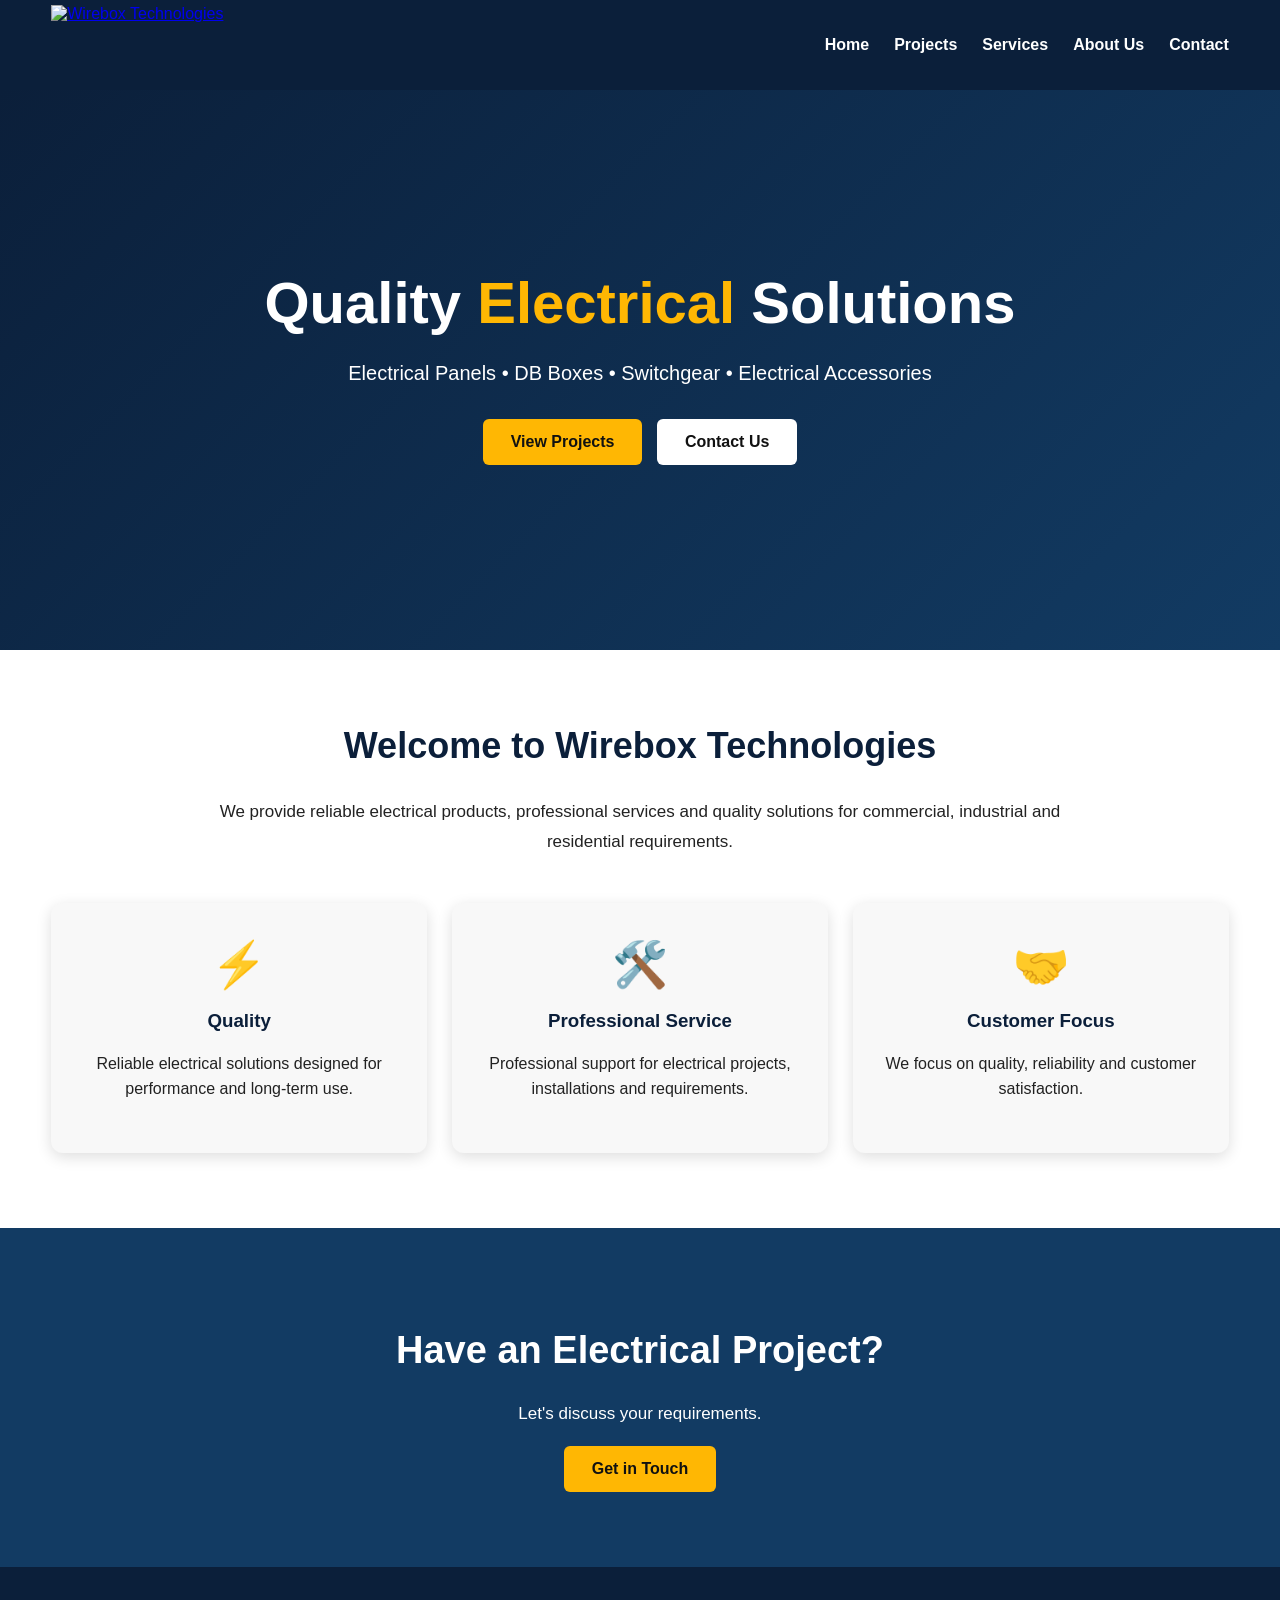
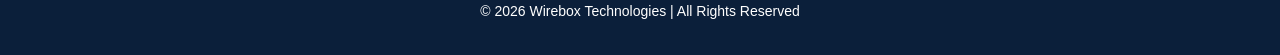
==== index.html @ 6d456b8f "Add files via upload" ====
<!DOCTYPE html><html lang="en">
<head>
  <meta charset="UTF-8">
  <meta name="viewport" content="width=device-width, initial-scale=1.0">
  <meta name="description" content="Wirebox Technologies - Electrical Products and Solutions">
  <title>Wirebox Technologies | Home</title>
  <link rel="stylesheet" href="style.css">
</head><body><header class="header">  <a href="index.html" class="logo-link">
    <img src="Log.png" alt="Wirebox Technologies" class="logo">
  </a>  <button class="menu-button" onclick="toggleMenu()" aria-label="Open Menu">
    ☰
  </button>  <nav id="mainNav">
    <a href="index.html">Home</a>
    <a href="projects.html">Projects</a>
    <a href="services.html">Services</a>
    <a href="about.html">About Us</a>
    <a href="contact.html">Contact</a>
  </nav></header><main><section class="hero">  <div class="hero-content"><h1>Quality <span>Electrical</span> Solutions</h1>

<p>
  Electrical Panels • DB Boxes • Switchgear • Electrical Accessories
</p>

<div class="hero-buttons">
  <a href="projects.html" class="button">View Projects</a>
  <a href="contact.html" class="button button-light">Contact Us</a>
</div>

  </div></section><section class="section welcome">  <div class="container"><h2>Welcome to Wirebox Technologies</h2>

<p class="intro">
  We provide reliable electrical products, professional services
  and quality solutions for commercial, industrial and residential
  requirements.
</p>

<div class="info-grid">

  <div class="info-box">
    <div class="icon">⚡</div>
    <h3>Quality</h3>
    <p>
      Reliable electrical solutions designed for performance
      and long-term use.
    </p>
  </div>

  <div class="info-box">
    <div class="icon">🛠️</div>
    <h3>Professional Service</h3>
    <p>
      Professional support for electrical projects,
      installations and requirements.
    </p>
  </div>

  <div class="info-box">
    <div class="icon">🤝</div>
    <h3>Customer Focus</h3>
    <p>
      We focus on quality, reliability and customer satisfaction.
    </p>
  </div>

</div>

  </div></section><section class="cta">  <div class="container"><h2>Have an Electrical Project?</h2>

<p>
  Let's discuss your requirements.
</p>

<a href="contact.html" class="button">
  Get in Touch
</a>

  </div></section></main><footer>
  <p>© 2026 Wirebox Technologies | All Rights Reserved</p>
</footer><script>
function toggleMenu() {
  document.getElementById("mainNav").classList.toggle("show");
}
</script></body>
</html>
---- style.css ----
/* =====================================
BASIC RESET
===================================== */

* {
  box-sizing: border-box;
  }

html {
scroll-behavior: smooth;
}

body {
margin: 0;
padding: 0;
font-family: Arial, Helvetica, sans-serif;
background: #f5f5f5;
color: #222;
overflow-x: hidden;
}

img {
max-width: 100%;
}

/* =====================================
CONTAINER
===================================== */

.container {
width: 92%;
max-width: 1200px;
margin: 0 auto;
}

/* =====================================
HEADER
===================================== */
.header {
  width: 100%;
  min-height: 90px;
  padding: 5px 4%;

  background: #0b1f3a;

  display: flex;
  align-items: center;
  justify-content: space-between;

  position: relative;
  z-index: 1000;
}

.logo-link {
  display: flex;
  align-items: center;
  flex-shrink: 0;
}

.logo {
  width: 280px;
  height: 80px;
  object-fit: contain;
  object-position: left center;
  display: block;
}
/* =====================================
NAVIGATION
===================================== */

nav {
display: flex;
align-items: center;
justify-content: flex-end;
gap: 25px;
}

nav a {
color: white;
text-decoration: none;
font-size: 16px;
font-weight: bold;
transition: 0.3s;
}

nav a:hover {
color: #ffb703;
}

/* =====================================
MOBILE MENU BUTTON
===================================== */

.menu-button {
display: none;

background: transparent;
border: none;

color: white;
font-size: 30px;

cursor: pointer;
padding: 5px;
}

/* =====================================
HERO
===================================== */

.hero {
min-height: 560px;

display: flex;
justify-content: center;
align-items: center;

text-align: center;

padding: 80px 20px;

color: white;

background:
linear-gradient(
135deg,
#0b1f3a,
#123b63
);
}

.hero-content {
width: 100%;
max-width: 950px;
}

.hero h1 {
margin: 0 0 20px;

font-size: clamp(32px, 5vw, 58px);

line-height: 1.15;
}

.hero h1 span {
color: #ffb703;
}

.hero p {
font-size: clamp(16px, 2vw, 20px);
line-height: 1.6;
}

/* =====================================
BUTTONS
===================================== */

.hero-buttons {
margin-top: 25px;
}

.button {
display: inline-block;

padding: 14px 28px;

margin: 5px;

background: #ffb703;
color: #111;

border-radius: 6px;

text-decoration: none;
font-weight: bold;

transition: 0.3s;
}

.button:hover {
transform: translateY(-3px);
opacity: 0.9;
}

.button-light {
background: white;
}

/* =====================================
GENERAL SECTION
===================================== */

.section {
padding: 75px 0;
background: white;
}

.section h2 {
text-align: center;
color: #0b1f3a;
font-size: clamp(28px, 4vw, 36px);
margin-top: 0;
}

/* =====================================
INTRO
===================================== */

.intro {
max-width: 850px;
margin: 0 auto;
text-align: center;

font-size: 17px;
line-height: 1.8;
}

/* =====================================
INFO GRID
===================================== */

.info-grid {
display: grid;

grid-template-columns:
repeat(3, 1fr);

gap: 25px;

margin-top: 45px;
}

.info-box {
background: #f8f8f8;

padding: 35px 25px;

border-radius: 12px;

text-align: center;

box-shadow: 0 4px 15px #0002;

transition: transform 0.3s;
}

.info-box:hover {
transform: translateY(-5px);
}

.info-box h3 {
color: #0b1f3a;
}

.info-box p {
line-height: 1.6;
}

.icon {
font-size: 45px;
}

/* =====================================
PAGE BANNER
===================================== */

.page-banner {
background: #123b63;

color: white;

text-align: center;

padding: 80px 20px;
}

.page-banner h1 {
margin: 0 0 12px;

font-size: clamp(34px, 5vw, 52px);
}

.page-banner h1 span {
color: #ffb703;
}

.page-banner p {
font-size: 18px;
}

/* =====================================
PROJECT GRID
===================================== */

.project-grid {
display: grid;

grid-template-columns:
repeat(2, 1fr);

gap: 30px;

margin-top: 45px;
}

.project-card {
background: white;

border-radius: 12px;

overflow: hidden;

box-shadow: 0 4px 15px #0002;

transition: transform 0.3s;
}

.project-card:hover {
transform: translateY(-5px);
}

.project-card img {
width: 100%;
height: 280px;

object-fit: cover;

display: block;
}

.project-info {
padding: 25px;
}

.project-info h3 {
margin-top: 0;
color: #0b1f3a;
}

.project-info p {
line-height: 1.6;
}

/* =====================================
SERVICES
===================================== */

.service-grid {
display: grid;

grid-template-columns:
repeat(3, 1fr);

gap: 25px;

margin-top: 45px;
}

.service-card {
background: white;

padding: 35px 25px;

border-radius: 12px;

text-align: center;

box-shadow: 0 4px 15px #0002;

transition: transform 0.3s;
}

.service-card:hover {
transform: translateY(-5px);
}

.service-card h3 {
color: #0b1f3a;
}

.service-card p {
line-height: 1.6;
}

.service-icon {
font-size: 45px;
}

/* =====================================
ABOUT
===================================== */

.about-section {
background: white;

padding: 80px 0;
}

.about-content {
max-width: 900px;
}

.about-content h2 {
color: #0b1f3a;

font-size: 36px;

text-align: center;
}

.about-content h3 {
color: #123b63;

margin-top: 35px;
}

.about-content p {
font-size: 17px;

line-height: 1.8;
}

/* =====================================
CONTACT
===================================== */

.contact-section {
width: 92%;
max-width: 1100px;

margin: 0 auto;

padding: 80px 0;

display: grid;

grid-template-columns:
repeat(3, 1fr);

gap: 25px;
}

.contact-card {
background: white;

padding: 35px 20px;

text-align: center;

border-radius: 12px;

box-shadow: 0 4px 15px #0002;
}

.contact-icon {
font-size: 45px;
}

.contact-card h3 {
color: #0b1f3a;
}

.contact-card p {
line-height: 1.6;
}

/* =====================================
CTA
===================================== */

.cta {
background: #123b63;

color: white;

text-align: center;

padding: 70px 20px;
}

.cta h2 {
font-size: clamp(28px, 4vw, 38px);
}

.cta p {
font-size: 17px;
}

/* =====================================
FOOTER
===================================== */

footer {
background: #0b1f3a;

color: white;

text-align: center;

padding: 22px 15px;

font-size: 14px;
}
/* =====================================
TABLET
601px - 900px
===================================== */

@media (max-width: 900px) {

  .header {
    padding: 5px 3%;
  }

  .logo {
    width: 210px;
    height: 70px;
  }

  nav {
    gap: 12px;
  }

  nav a {
    font-size: 14px;
  }
}
/* =====================================
MOBILE
600px AND BELOW
===================================== */

@media (max-width: 600px) {

.header {
min-height: 70px;

padding: 5px 18px;

flex-wrap: wrap;

}

.logo {
width: 250px;
height: 100px;
}

/* Show hamburger */

.menu-button {
display: block;
}

/* Hide normal navigation */

nav {
display: none;

width: 100%;

flex-direction: column;

gap: 0;

padding: 10px 0 15px;

}

/* Show navigation after clicking */

nav.show {
display: flex;
}

nav a {
width: 100%;

padding: 14px 10px;

text-align: center;

border-top: 1px solid #ffffff22;

}

/* HERO */

.hero {
min-height: 500px;

padding: 60px 18px;

}

.hero h1 {
font-size: 34px;
}

.hero p {
font-size: 16px;
}

/* BUTTONS */

.hero-buttons {
display: flex;

flex-direction: column;

align-items: center;

}

.button {
width: 85%;

max-width: 280px;

text-align: center;

padding: 14px 20px;

}

/* SECTIONS */

.section {
padding: 55px 0;
}

.info-grid {
grid-template-columns: 1fr;

gap: 20px;

}

/* PROJECTS */

.project-grid {
grid-template-columns: 1fr;

gap: 25px;

}

.project-card img {
height: 230px;
}

/* SERVICES */

.service-grid {
grid-template-columns: 1fr;

gap: 20px;

}

/* CONTACT */

.contact-section {
grid-template-columns: 1fr;

padding: 55px 0;

}

/* BANNER */

.page-banner {
padding: 60px 15px;
}

.page-banner h1 {
font-size: 36px;
}

.page-banner p {
font-size: 16px;
}

/* ABOUT */

.about-section {
padding: 55px 0;
}

.about-content h2 {
font-size: 29px;
}

.about-content p {
font-size: 16px;
}

/* FOOTER */

footer {
font-size: 13px;

padding: 20px 10px;

}

}

/* =====================================
VERY SMALL ANDROID PHONES
400px AND BELOW
===================================== */

@media (max-width: 400px) {

.logo {
width: 160px;
height: 55px;
}

.hero h1 {
font-size: 29px;
}

.hero {
min-height: 470px;
}

.page-banner h1 {
font-size: 31px;
}

.container {
width: 90%;
}

}
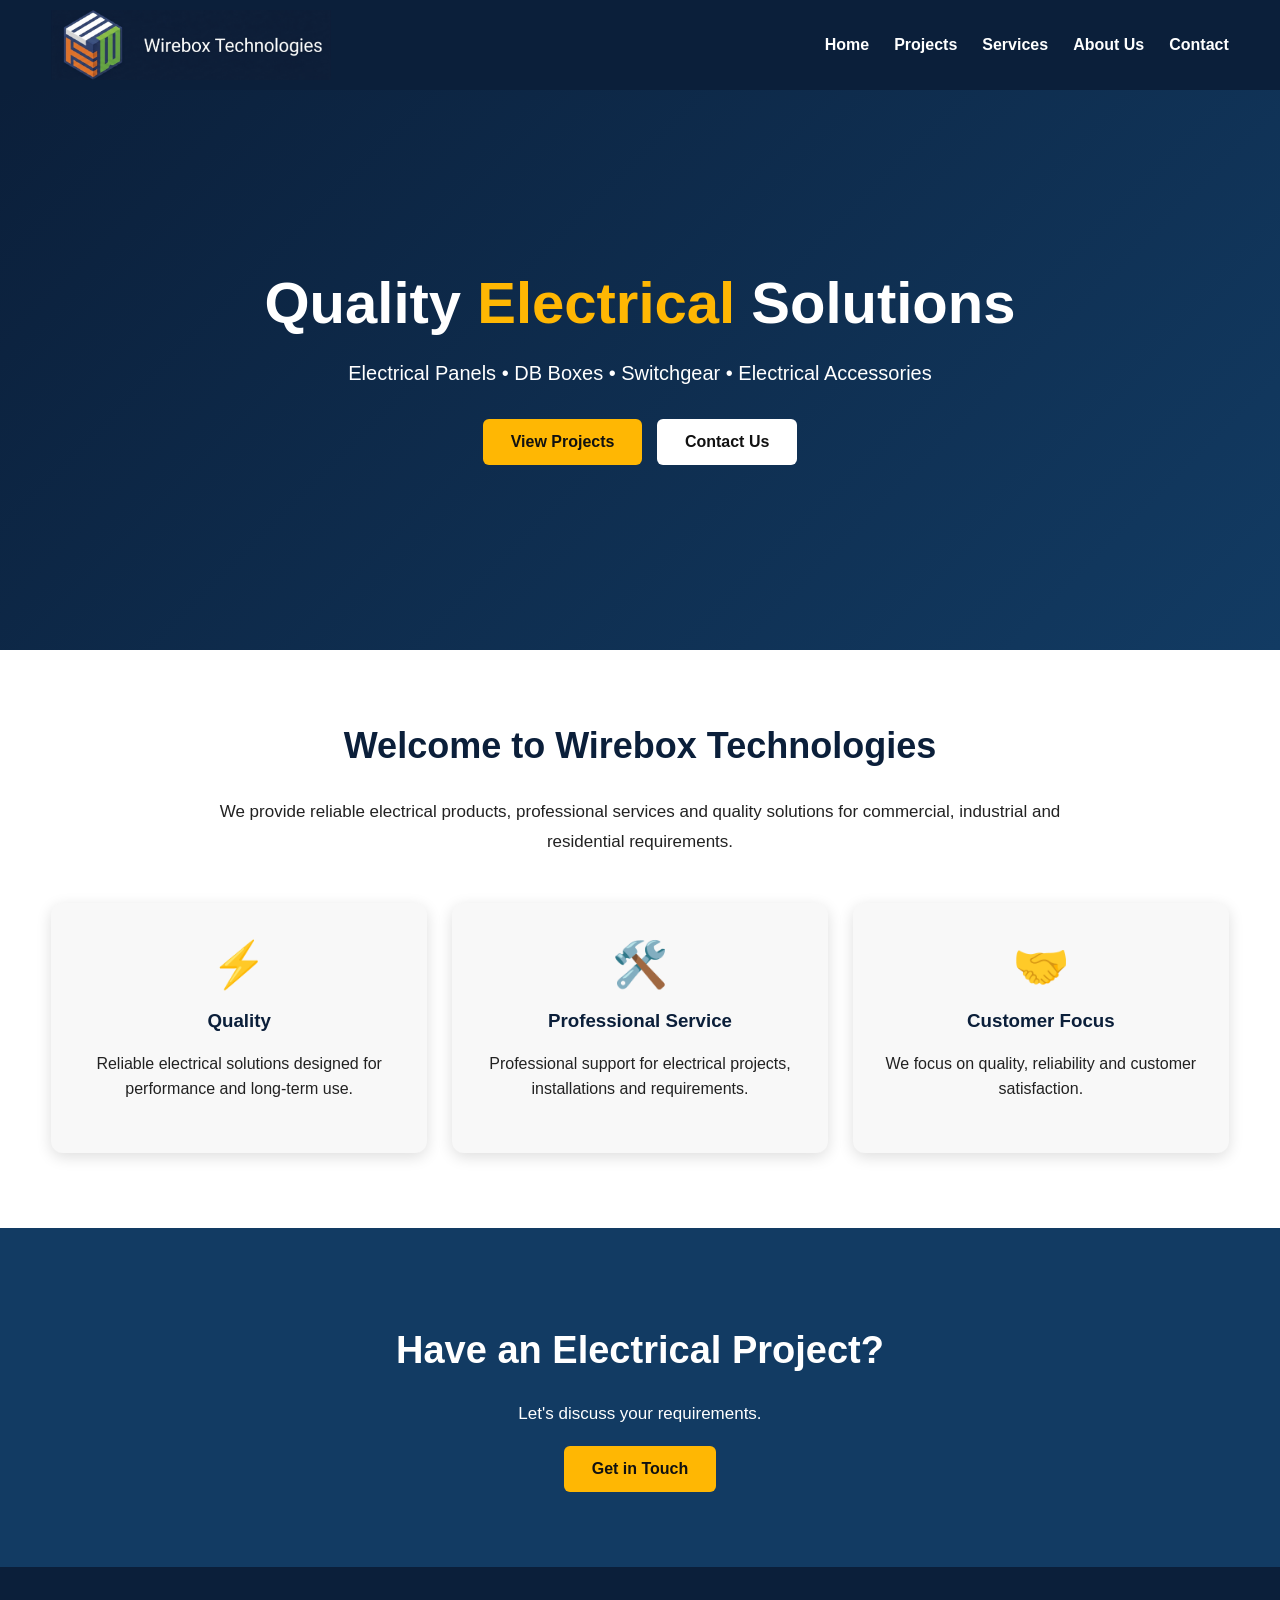
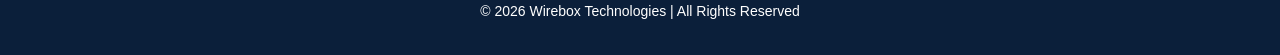
==== commit 8e7f9f55: "Update logo image source path in index.html" ====
--- a/index.html
+++ b/index.html
@@ -6,7 +6,7 @@
   <title>Wirebox Technologies | Home</title>
   <link rel="stylesheet" href="style.css">
 </head><body><header class="header">  <a href="index.html" class="logo-link">
-    <img src="Log.png" alt="Wirebox Technologies" class="logo">
+    <img src="images/Log.png" alt="Wirebox Technologies" class="logo">
   </a>  <button class="menu-button" onclick="toggleMenu()" aria-label="Open Menu">
     ☰
   </button>  <nav id="mainNav">
